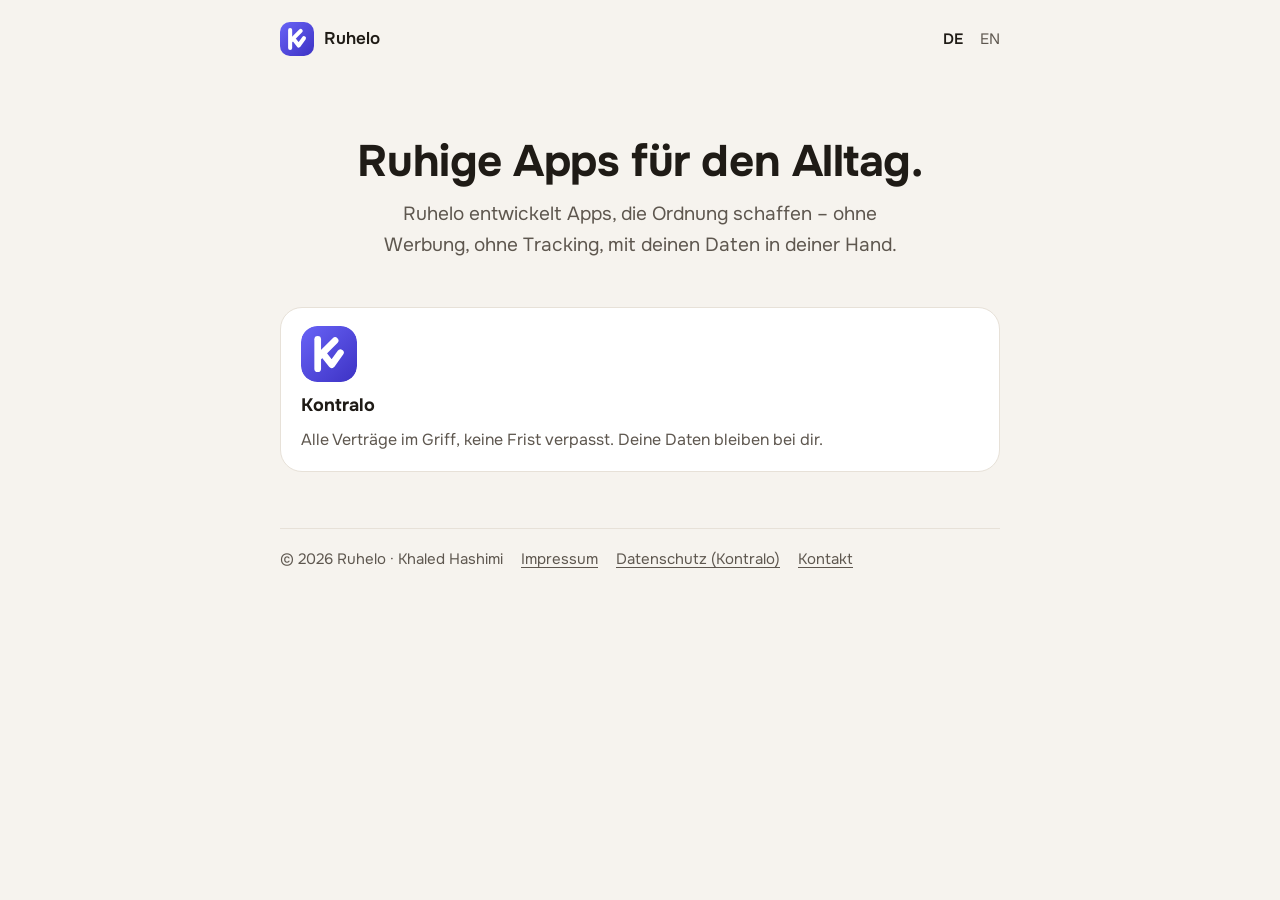
==== index.html @ d21aceac "Website-Entwurf: Startseite Ruhelo, Kontralo, Datenschutzerklärung und Impressum (DE/EN) Co-Authored" ====
<!doctype html>
<html lang="de">
<head>
<meta charset="utf-8">
<meta name="viewport" content="width=device-width, initial-scale=1">
<title>Ruhelo – ruhige Apps für den Alltag</title>
<meta name="description" content="Ruhelo entwickelt Apps, die Ordnung schaffen – ohne Werbung, ohne Tracking, mit deinen Daten in deiner Hand.">
<link rel="icon" href="assets/kontralo-icon.svg" type="image/svg+xml">
<link rel="stylesheet" href="assets/style.css">
</head>
<body>
<div class="wrap">
<header class="top">
  <a class="brand" href=""><img src="assets/kontralo-icon.svg" alt="">Ruhelo</a>
  <nav class="lang" aria-label="Sprache / Language">
    <a href="" hreflang="de" aria-current="page">DE</a>
    <a href="en/" hreflang="en">EN</a>
  </nav>
</header>
<main>

<section class="hero">
  <h1>Ruhige Apps für den Alltag.</h1>
  <p class="lead">Ruhelo entwickelt Apps, die Ordnung schaffen – ohne Werbung, ohne Tracking, mit deinen Daten in deiner Hand.</p>
</section>
<div class="grid">
  <a class="card" href="kontralo/" style="text-decoration:none">
    <img src="assets/kontralo-icon.svg" alt="" width="56" height="56" style="border-radius:16px">
    <h3 style="color:var(--text)">Kontralo</h3>
    <p>Alle Verträge im Griff, keine Frist verpasst. Deine Daten bleiben bei dir.</p>
  </a>
</div>

</main>
<footer>
  <span>© 2026 Ruhelo · Khaled Hashimi</span>
  <a href="impressum/">Impressum</a>
  <a href="kontralo/datenschutz/">Datenschutz (Kontralo)</a>
  <a href="mailto:ruhelo.apps@gmail.com">Kontakt</a>
</footer>
</div>
</body>
</html>
---- assets/style.css ----
/* Ruhelo – gleiche Farben wie die App (warmes Creme, Indigo), Hell und Dunkel. Keine Cookies, keine
   externen Schriften: Onest liegt hier auf dem Server (SIL Open Font License, siehe OFL-Onest.txt). */
@font-face { font-family: "Onest"; src: url("onest.ttf") format("truetype"); font-weight: 100 900; font-display: swap; }
:root {
  --bg: #F6F3EE; --surface: #FFFFFF; --text: #1F1B16; --text2: #5E574F; --line: #E7E1D8;
  --accent: #4F46E5; --accent-text: #4338CA; --soft: #ECEAFD;
  color-scheme: light dark;
}
@media (prefers-color-scheme: dark) {
  :root { --bg: #110F0D; --surface: #1C1A18; --text: #F6F3EE; --text2: #B4ADA4; --line: #2E2A26;
          --accent: #6B63F2; --accent-text: #A8A3FA; --soft: #24213D; }
}
* { box-sizing: border-box; }
html { -webkit-text-size-adjust: 100%; }
body { margin: 0; background: var(--bg); color: var(--text); font: 17px/1.65 "Onest", system-ui, sans-serif; }
a { color: var(--accent-text); text-underline-offset: 3px; }
.wrap { max-width: 760px; margin: 0 auto; padding: 0 20px; }
header.top { display: flex; align-items: center; justify-content: space-between; padding: 22px 0; }
.brand { display: flex; align-items: center; gap: 10px; font-weight: 600; color: var(--text); text-decoration: none; }
.brand img { width: 34px; height: 34px; }
.lang a { color: var(--text2); text-decoration: none; font-size: 15px; margin-left: 12px; }
.lang a[aria-current] { color: var(--text); font-weight: 600; }
.hero { padding: 36px 0 20px; text-align: center; }
.hero img.icon { width: 112px; height: 112px; border-radius: 30px; box-shadow: 0 18px 40px -18px rgba(61,50,196,.55); }
h1 { font-size: clamp(30px, 6vw, 44px); line-height: 1.15; margin: 22px 0 12px; letter-spacing: -0.01em; }
h2 { font-size: 24px; line-height: 1.25; margin: 40px 0 10px; }
h3 { font-size: 18px; margin: 26px 0 6px; }
.lead { font-size: 19px; color: var(--text2); max-width: 560px; margin: 0 auto; }
.badge { display: inline-block; margin-top: 26px; padding: 12px 22px; border-radius: 16px; background: var(--accent); color: #fff; font-weight: 600; text-decoration: none; }
.badge.soon { background: var(--soft); color: var(--accent-text); }
.grid { display: grid; grid-template-columns: repeat(auto-fit, minmax(220px, 1fr)); gap: 14px; margin: 26px 0; }
.card { background: var(--surface); border: 1px solid var(--line); border-radius: 22px; padding: 18px 20px; }
.card h3 { margin-top: 0; }
.card p { margin: 0; color: var(--text2); font-size: 16px; }
.legal h2 { font-size: 21px; margin-top: 34px; }
.legal p, .legal li { color: var(--text); }
.note { background: var(--soft); border-radius: 16px; padding: 14px 18px; font-size: 15px; }
footer { margin: 56px 0 30px; padding-top: 18px; border-top: 1px solid var(--line); color: var(--text2); font-size: 15px; display: flex; flex-wrap: wrap; gap: 8px 18px; }
footer a { color: var(--text2); }
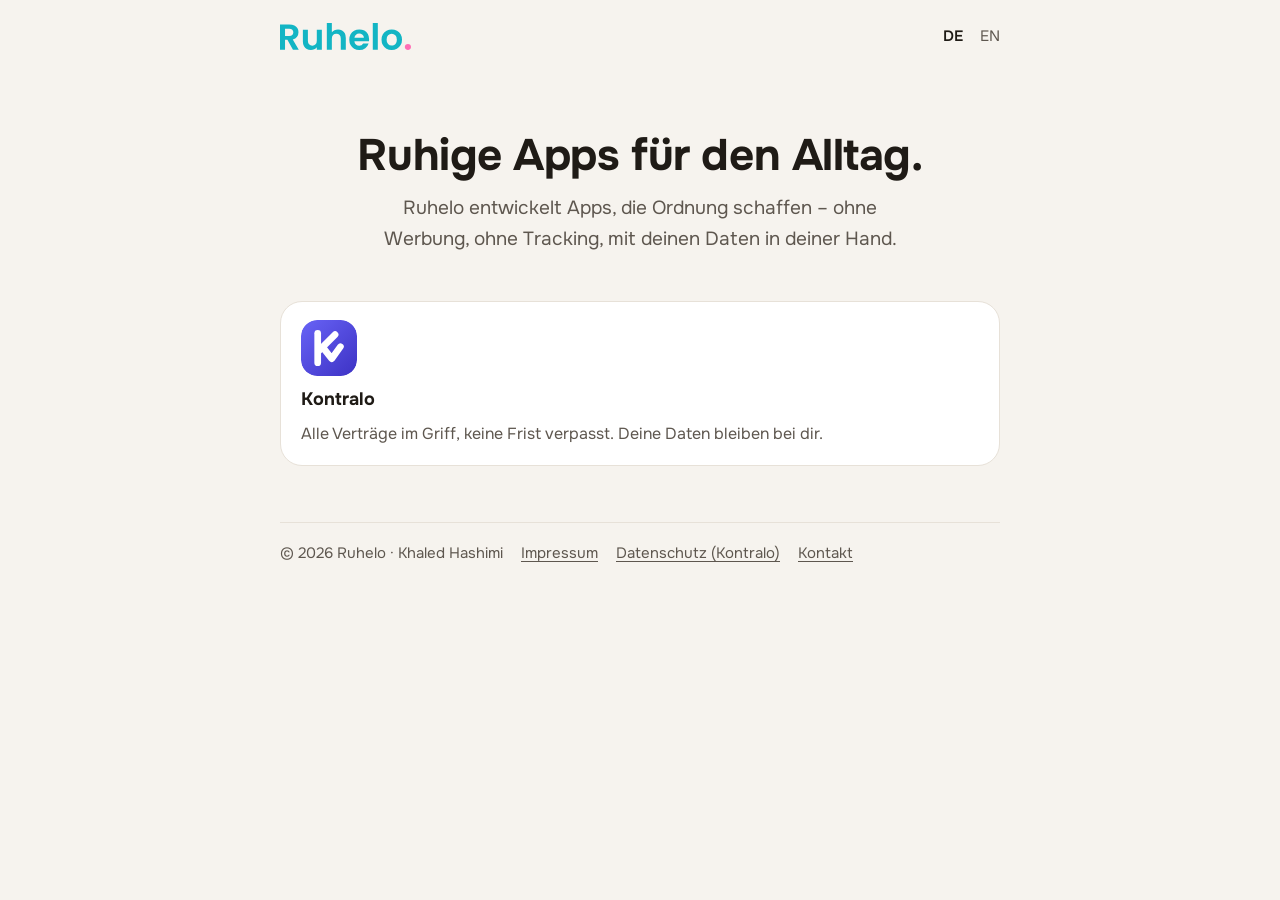
==== commit b9d1a7c8: "Eigenes Ruhelo-Zeichen: Schriftzug „Ruhelo.“ in der Kopfzeile, Mini-Zeichen „R.“ als Tab-Symbol (Kon" ====
--- a/index.html
+++ b/index.html
@@ -5,13 +5,13 @@
 <meta name="viewport" content="width=device-width, initial-scale=1">
 <title>Ruhelo – ruhige Apps für den Alltag</title>
 <meta name="description" content="Ruhelo entwickelt Apps, die Ordnung schaffen – ohne Werbung, ohne Tracking, mit deinen Daten in deiner Hand.">
-<link rel="icon" href="assets/kontralo-icon.svg" type="image/svg+xml">
+<link rel="icon" href="assets/ruhelo-icon.svg" type="image/svg+xml">
 <link rel="stylesheet" href="assets/style.css">
 </head>
 <body>
 <div class="wrap">
 <header class="top">
-  <a class="brand" href=""><img src="assets/kontralo-icon.svg" alt="">Ruhelo</a>
+  <a class="brand" href=""><img class="logo" src="assets/ruhelo-logo.svg" alt="Ruhelo" width="131" height="27"></a>
   <nav class="lang" aria-label="Sprache / Language">
     <a href="" hreflang="de" aria-current="page">DE</a>
     <a href="en/" hreflang="en">EN</a>
--- a/assets/style.css
+++ b/assets/style.css
@@ -18,6 +18,7 @@
 header.top { display: flex; align-items: center; justify-content: space-between; padding: 22px 0; }
 .brand { display: flex; align-items: center; gap: 10px; font-weight: 600; color: var(--text); text-decoration: none; }
 .brand img { width: 34px; height: 34px; }
+.brand img.logo { width: auto; height: 27px; }
 .lang a { color: var(--text2); text-decoration: none; font-size: 15px; margin-left: 12px; }
 .lang a[aria-current] { color: var(--text); font-weight: 600; }
 .hero { padding: 36px 0 20px; text-align: center; }
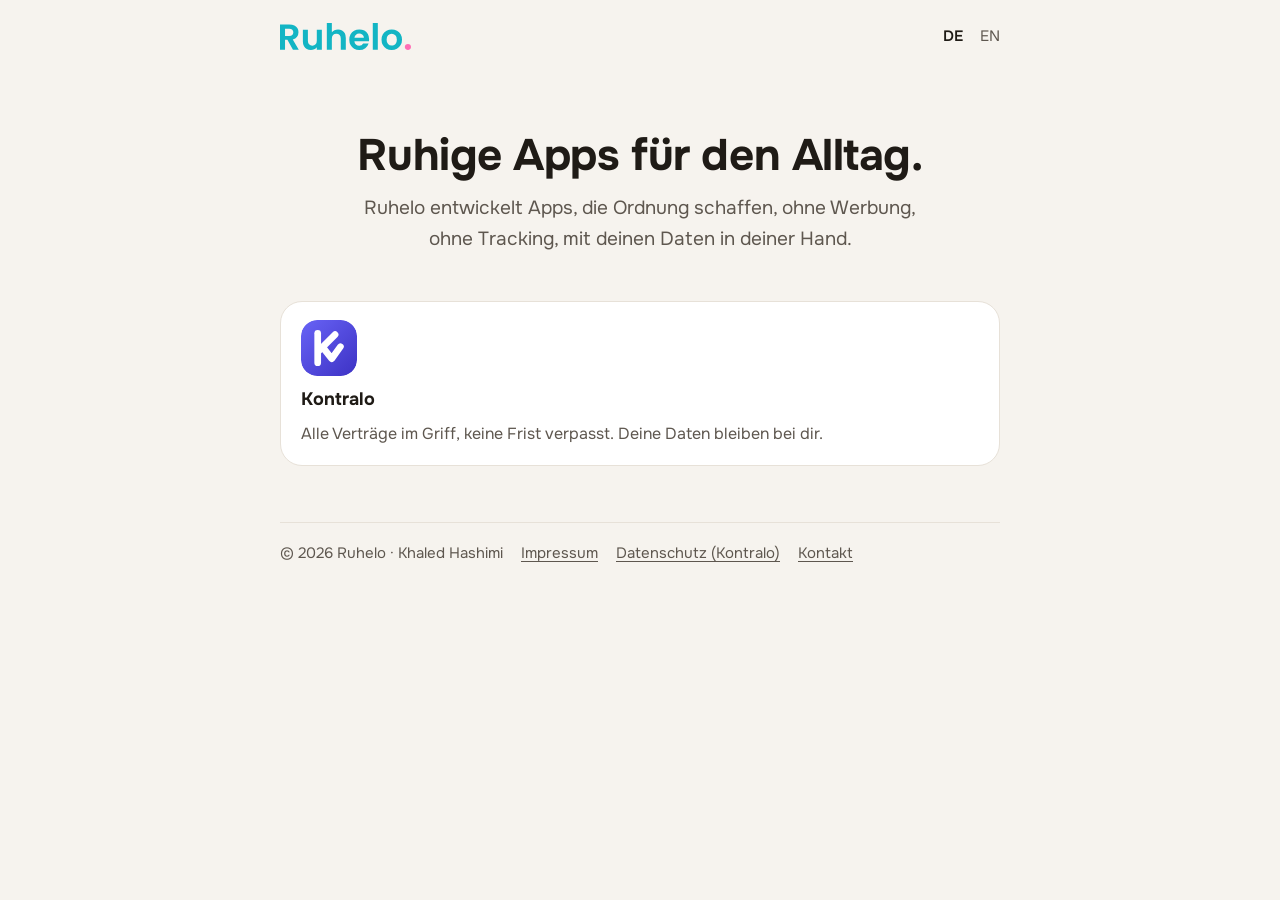
==== commit 0c098e7b: "Startseite: Gedankenstrich im Einleitungssatz durch Komma ersetzt Co-Authored-By: Claude Opus 5.5 <n" ====
--- a/index.html
+++ b/index.html
@@ -4,7 +4,7 @@
 <meta charset="utf-8">
 <meta name="viewport" content="width=device-width, initial-scale=1">
 <title>Ruhelo – ruhige Apps für den Alltag</title>
-<meta name="description" content="Ruhelo entwickelt Apps, die Ordnung schaffen – ohne Werbung, ohne Tracking, mit deinen Daten in deiner Hand.">
+<meta name="description" content="Ruhelo entwickelt Apps, die Ordnung schaffen, ohne Werbung, ohne Tracking, mit deinen Daten in deiner Hand.">
 <link rel="icon" href="assets/ruhelo-icon.svg" type="image/svg+xml">
 <link rel="stylesheet" href="assets/style.css">
 </head>
@@ -21,7 +21,7 @@
 
 <section class="hero">
   <h1>Ruhige Apps für den Alltag.</h1>
-  <p class="lead">Ruhelo entwickelt Apps, die Ordnung schaffen – ohne Werbung, ohne Tracking, mit deinen Daten in deiner Hand.</p>
+  <p class="lead">Ruhelo entwickelt Apps, die Ordnung schaffen, ohne Werbung, ohne Tracking, mit deinen Daten in deiner Hand.</p>
 </section>
 <div class="grid">
   <a class="card" href="kontralo/" style="text-decoration:none">
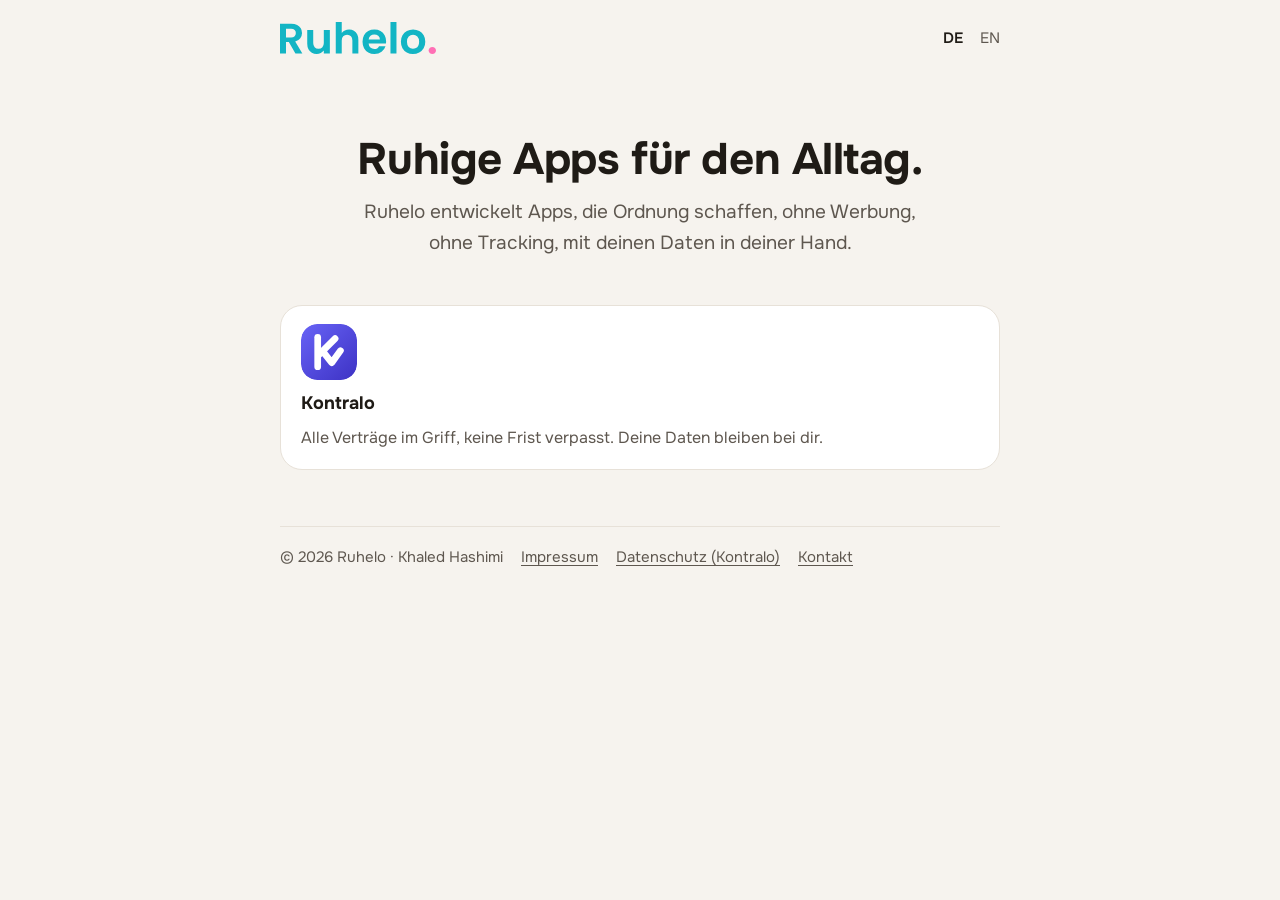
==== commit edfb77c6: "Ruhelo-Schriftzug größer (32 px) und gegen alte Browser-Zwischenspeicher abgesichert (style.css?v=3," ====
--- a/index.html
+++ b/index.html
@@ -5,13 +5,13 @@
 <meta name="viewport" content="width=device-width, initial-scale=1">
 <title>Ruhelo – ruhige Apps für den Alltag</title>
 <meta name="description" content="Ruhelo entwickelt Apps, die Ordnung schaffen, ohne Werbung, ohne Tracking, mit deinen Daten in deiner Hand.">
-<link rel="icon" href="assets/ruhelo-icon.svg" type="image/svg+xml">
-<link rel="stylesheet" href="assets/style.css">
+<link rel="icon" href="assets/ruhelo-icon.svg?v=3" type="image/svg+xml">
+<link rel="stylesheet" href="assets/style.css?v=3">
 </head>
 <body>
 <div class="wrap">
 <header class="top">
-  <a class="brand" href=""><img class="logo" src="assets/ruhelo-logo.svg" alt="Ruhelo" width="131" height="27"></a>
+  <a class="brand" href=""><img class="logo" src="assets/ruhelo-logo.svg" alt="Ruhelo" width="156" height="32" style="height:32px;width:auto"></a>
   <nav class="lang" aria-label="Sprache / Language">
     <a href="" hreflang="de" aria-current="page">DE</a>
     <a href="en/" hreflang="en">EN</a>
--- a/assets/style.css
+++ b/assets/style.css
@@ -18,7 +18,7 @@
 header.top { display: flex; align-items: center; justify-content: space-between; padding: 22px 0; }
 .brand { display: flex; align-items: center; gap: 10px; font-weight: 600; color: var(--text); text-decoration: none; }
 .brand img { width: 34px; height: 34px; }
-.brand img.logo { width: auto; height: 27px; }
+.brand img.logo { width: auto; height: 32px; }
 .lang a { color: var(--text2); text-decoration: none; font-size: 15px; margin-left: 12px; }
 .lang a[aria-current] { color: var(--text); font-weight: 600; }
 .hero { padding: 36px 0 20px; text-align: center; }
